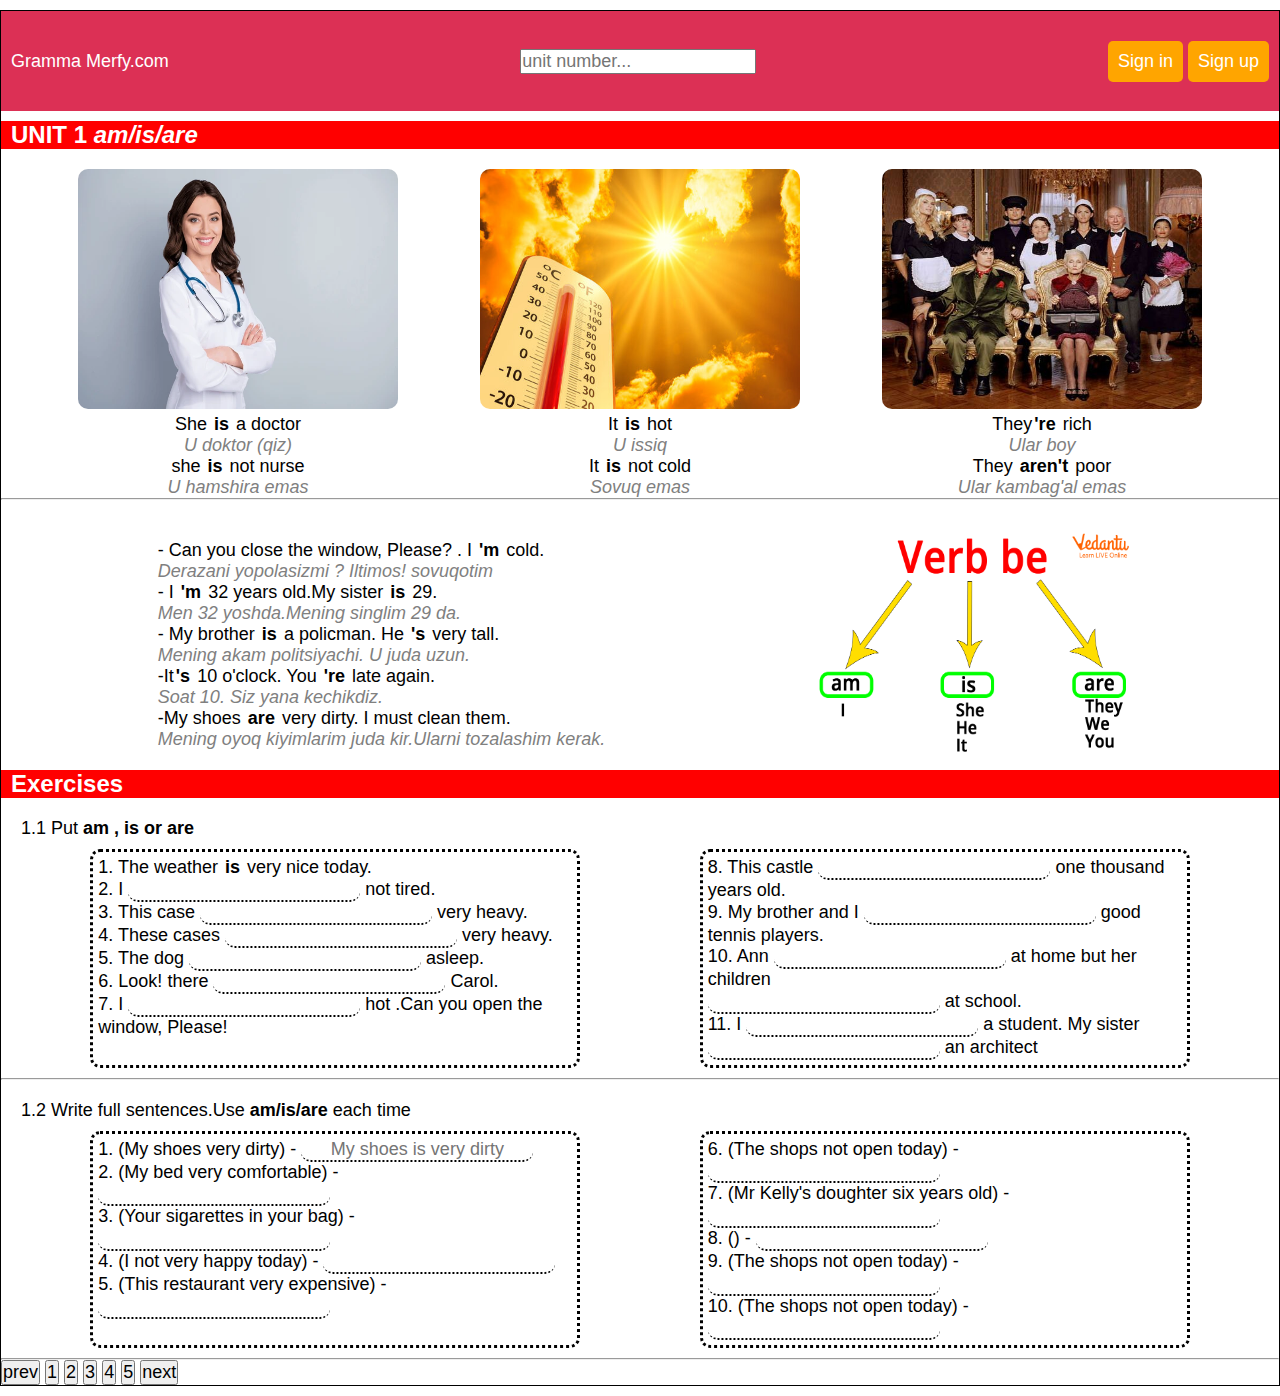
==== merfy.html @ 0d363eea "js" ====
<!DOCTYPE html>
<html lang="en">
  <head>
    <meta charset="UTF-8" />
    <meta name="viewport" content="width=device-width, initial-scale=1.0" />
    <title>Units</title>
    <link rel="stylesheet" href="./css/style.css" />
  </head>
  <body>
    <div class="container">
      <header>
        <div class="logo">Gramma Merfy.com</div>
        <input type="text" id="unitSearch" placeholder="unit number..." />
        <div class="sgn-btn">
          <button>Sign in</button>
          <button>Sign up</button>
        </div>
      </header>

      <!-- Container unit1 -->
      <div class="container-unit" id="unit1">
        <!-- Your content for unit 1 here -->
        <span class="forsearch">1</span>
        <h1 id="unitH1">UNIT 1 <span id="theme">am/is/are</span></h1>

        <div class="unit">
          <div class="block">
            <img src="../img/doctor.webp" alt="imgdoctor" />
            <p>
              She <span class="col">is</span> a doctor <br />
              <span class="tr">U doktor (qiz)</span> <br />
              she <span class="col">is</span> not nurse <br />
              <span class="tr">U hamshira emas</span> <br />
            </p>
          </div>
          <div class="block">
            <img src="../img/hot.jpg" alt="hotdoctor" />
            <p>
              It <span class="col">is</span> hot <br />
              <span class="tr">U issiq</span> <br />
              It <span class="col">is</span> not cold <br />
              <span class="tr">Sovuq emas</span> <br />
            </p>
          </div>
          <div class="block">
            <img src="../img/theyRich.jpg" alt="richdoctor" />
            <p>
              They<span class="col">'re</span> rich <br />
              <span class="tr">Ular boy</span> <br />
              They <span class="col">aren't</span> poor <br />
              <span class="tr">Ular kambag'al emas</span> <br />
            </p>
          </div>
        </div>
        <hr />
        <div class="tobe-form">
          <div class="exml">
            <p>
              - Can you close the window, Please? . I
              <span class="col">'m</span> cold. <br />
              <span class="tr">Derazani yopolasizmi ? Iltimos! sovuqotim</span>
              <br />
              - I <span class="col">'m</span> 32 years old.My sister
              <span class="col">is</span> 29. <br />
              <span class="tr">Men 32 yoshda.Mening singlim 29 da.</span>
              <br />
              - My brother<span class="col"> is </span> a policman. He
              <span class="col">'s</span>
              very tall. <br />
              <span class="tr">Mening akam politsiyachi. U juda uzun.</span>
              <br />
              -It<span class="col">'s </span> 10 o'clock. You
              <span class="col">'re</span> late again. <br />
              <span class="tr">Soat 10. Siz yana kechikdiz.</span>
              <br />
              -My shoes <span class="col">are </span> very dirty. I must clean
              them. <br />
              <span class="tr"
                >Mening oyoq kiyimlarim juda kir.Ularni tozalashim kerak.</span
              >
              <br />
            </p>
          </div>
          <img class="tobeimg" src="../img/tobe.png" alt="tobeimg" />
        </div>
        <h1 id="unitH1">Exercises</h1>
        <h3>1.1 Put <span class="col2">am , is or are</span></h3>
        <div class="exs-container">
          <div class="boxecer">
            <p>
              1. The weather <span class="col">is</span> very nice today. <br />
              2. I <input type="text" class="ans" id="ans1" /> not tired. <br />
              3. This case <input type="text" class="ans" id="ans2" /> very
              heavy.
              <br />
              4. These cases <input type="text" class="ans" id="ans3" /> very
              heavy. <br />
              5. The dog <input type="text" class="ans" id="ans4" /> asleep.
              <br />
              6. Look! there <input type="text" class="ans" id="ans5" /> Carol.
              <br />
              7. I <input type="text" class="ans" id="ans6" /> hot .Can you open
              the window, Please!
              <br />
            </p>
          </div>
          <div class="boxecer">
            <p>
              8. This castle <input type="text" class="ans" id="ans7" /> one
              thousand years old. <br />
              9. My brother and I
              <input type="text" class="ans" id="ans8" /> good tennis players.
              <br />
              10. Ann <input type="text" class="ans" id="ans9" /> at home but
              her children
              <br />
              <input type="text" class="ans" id="ans10" /> at school. <br />
              11. I <input type="text" class="ans" id="ans11" /> a student. My
              sister <br />
              <input type="text" class="ans" id="ans12" /> an architect <br />
            </p>
          </div>
        </div>
        <hr />
        <!--1.2 exer-->
        <h3>
          1.2 Write full sentences.Use <span class="col2">am/is/are</span> each
          time
        </h3>
        <div class="exs-container">
          <div class="boxecer">
            <p>
              1. (My shoes very dirty) -
              <input
                type="text"
                class="ans"
                id="ans13"
                placeholder="My shoes is very dirty"
              />
              <br />
              2. (My bed very comfortable) -
              <input type="text" class="ans" id="ans14" placeholder="" />
              <br />
              3. (Your sigarettes in your bag) -
              <input type="text" class="ans" id="ans15" placeholder="" />
              <br />
              4. (I not very happy today) -
              <input type="text" class="ans" id="ans16" placeholder="" />
              <br />
              5. (This restaurant very expensive) -
              <input type="text" class="ans" id="ans17" placeholder="" />
              <br />
            </p>
          </div>
          <div class="boxecer">
            <p>
              6. (The shops not open today) -
              <input type="text" class="ans" id="ans18" placeholder="" />
              <br />
              7. (Mr Kelly's doughter six years old) -
              <input type="text" class="ans" id="ans19" placeholder="" />
              <br />
              8. () -
              <input type="text" class="ans" id="ans20" placeholder="" />
              <br />
              9. (The shops not open today) -
              <input type="text" class="ans" id="ans21" placeholder="" />
              <br />
              10. (The shops not open today) -
              <input type="text" class="ans" id="ans22" placeholder="" />
              <br />
            </p>
          </div>
        </div>
        <hr />

        <!--unit1 container-->
      </div>

      <!-- Container unit2 -->
      <div class="container-unit" id="unit2">
        <!-- Your content for unit 2 here -->
        <span class="forsearch">2</span>
        <h1 id="unitH1">UNIT 2 <span id="theme">am/is/are</span></h1>
        <div class="unit">
          <div class="block">
            <img src="../img/doctor.webp" alt="imgdoctor" />
            <p>
              She <span class="col">is</span> a doctor <br />
              <span class="tr">U doktor (qiz)</span> <br />
              she <span class="col">is</span> not nurse <br />
              <span class="tr">U hamshira emas</span> <br />
            </p>
          </div>
          <div class="block">
            <img src="../img/hot.jpg" alt="hotdoctor" />
            <p>
              It <span class="col">is</span> hot <br />
              <span class="tr">U issiq</span> <br />
              It <span class="col">is</span> not cold <br />
              <span class="tr">Sovuq emas</span> <br />
            </p>
          </div>
          <div class="block">
            <img src="../img/theyRich.jpg" alt="richdoctor" />
            <p>
              They<span class="col">'re</span> rich <br />
              <span class="tr">Ular boy</span> <br />
              They <span class="col">aren't</span> poor <br />
              <span class="tr">Ular kambag'al emas</span> <br />
            </p>
          </div>
        </div>
        <hr />
        <div class="tobe-form">
          <div class="exml">
            <p>
              - Can you close the window, Please? . I
              <span class="col">'m</span> cold. <br />
              <span class="tr">Derazani yopolasizmi ? Iltimos! sovuqotim</span>
              <br />
              - I <span class="col">'m</span> 32 years old.My sister
              <span class="col">is</span> 29. <br />
              <span class="tr">Men 32 yoshda.Mening singlim 29 da.</span>
              <br />
              - My brother<span class="col"> is </span> a policman. He
              <span class="col">'s</span>
              very tall. <br />
              <span class="tr">Mening akam politsiyachi. U juda uzun.</span>
              <br />
              -It<span class="col">'s </span> 10 o'clock. You
              <span class="col">'re</span> late again. <br />
              <span class="tr">Soat 10. Siz yana kechikdiz.</span>
              <br />
              -My shoes <span class="col">are </span> very dirty. I must clean
              them. <br />
              <span class="tr"
                >Mening oyoq kiyimlarim juda kir.Ularni tozalashim kerak.</span
              >
              <br />
            </p>
          </div>
          <img class="tobeimg" src="../img/tobe.png" alt="tobeimg" />
        </div>
        <h1 id="unitH1">Exercises</h1>
        <h3>1.1 Put <span class="col2">am , is or are</span></h3>
        <div class="exs-container">
          <div class="boxecer">
            <p>
              1. The weather <span class="col">is</span> very nice today. <br />
              2. I <input type="text" class="ans" id="ans1" /> not tired. <br />
              3. This case <input type="text" class="ans" id="ans2" /> very
              heavy.
              <br />
              4. These cases <input type="text" class="ans" id="ans3" /> very
              heavy. <br />
              5. The dog <input type="text" class="ans" id="ans4" /> asleep.
              <br />
              6. Look! there <input type="text" class="ans" id="ans5" /> Carol.
              <br />
              7. I <input type="text" class="ans" id="ans6" /> hot .Can you open
              the window, Please!
              <br />
            </p>
          </div>
          <div class="boxecer">
            <p>
              8. This castle <input type="text" class="ans" id="ans7" /> one
              thousand years old. <br />
              9. My brother and I
              <input type="text" class="ans" id="ans8" /> good tennis players.
              <br />
              10. Ann <input type="text" class="ans" id="ans9" /> at home but
              her children
              <br />
              <input type="text" class="ans" id="ans10" /> at school. <br />
              11. I <input type="text" class="ans" id="ans11" /> a student. My
              sister <br />
              <input type="text" class="ans" id="ans12" /> an architect <br />
            </p>
          </div>
        </div>
        <hr />
        <!--1.2 exer-->
        <h3>
          1.2 Write full sentences.Use <span class="col2">am/is/are</span> each
          time
        </h3>
        <div class="exs-container">
          <div class="boxecer">
            <p>
              1. (My shoes very dirty) -
              <input
                type="text"
                class="ans"
                id="ans13"
                placeholder="My shoes is very dirty"
              />
              <br />
              2. (My bed very comfortable) -
              <input type="text" class="ans" id="ans14" placeholder="" />
              <br />
              3. (Your sigarettes in your bag) -
              <input type="text" class="ans" id="ans15" placeholder="" />
              <br />
              4. (I not very happy today) -
              <input type="text" class="ans" id="ans16" placeholder="" />
              <br />
              5. (This restaurant very expensive) -
              <input type="text" class="ans" id="ans17" placeholder="" />
              <br />
            </p>
          </div>
          <div class="boxecer">
            <p>
              6. (The shops not open today) -
              <input type="text" class="ans" id="ans18" placeholder="" />
              <br />
              7. (Mr Kelly's doughter six years old) -
              <input type="text" class="ans" id="ans19" placeholder="" />
              <br />
              8. () -
              <input type="text" class="ans" id="ans20" placeholder="" />
              <br />
              9. (The shops not open today) -
              <input type="text" class="ans" id="ans21" placeholder="" />
              <br />
              10. (The shops not open today) -
              <input type="text" class="ans" id="ans22" placeholder="" />
              <br />
            </p>
          </div>
        </div>
        <hr />
      </div>

      <!-- Container unit3 -->
      <div class="container-unit" id="unit3">
        <!-- Your content for unit 3 here -->
        <span class="forsearch">3</span>
        <h1 id="unitH1">UNIT 3 <span id="theme">am/is/are</span></h1>

        <div class="unit">
          <div class="block">
            <img src="../img/doctor.webp" alt="imgdoctor" />
            <p>
              She <span class="col">is</span> a doctor <br />
              <span class="tr">U doktor (qiz)</span> <br />
              she <span class="col">is</span> not nurse <br />
              <span class="tr">U hamshira emas</span> <br />
            </p>
          </div>
          <div class="block">
            <img src="../img/hot.jpg" alt="hotdoctor" />
            <p>
              It <span class="col">is</span> hot <br />
              <span class="tr">U issiq</span> <br />
              It <span class="col">is</span> not cold <br />
              <span class="tr">Sovuq emas</span> <br />
            </p>
          </div>
          <div class="block">
            <img src="../img/theyRich.jpg" alt="richdoctor" />
            <p>
              They<span class="col">'re</span> rich <br />
              <span class="tr">Ular boy</span> <br />
              They <span class="col">aren't</span> poor <br />
              <span class="tr">Ular kambag'al emas</span> <br />
            </p>
          </div>
        </div>
        <hr />
        <div class="tobe-form">
          <div class="exml">
            <p>
              - Can you close the window, Please? . I
              <span class="col">'m</span> cold. <br />
              <span class="tr">Derazani yopolasizmi ? Iltimos! sovuqotim</span>
              <br />
              - I <span class="col">'m</span> 32 years old.My sister
              <span class="col">is</span> 29. <br />
              <span class="tr">Men 32 yoshda.Mening singlim 29 da.</span>
              <br />
              - My brother<span class="col"> is </span> a policman. He
              <span class="col">'s</span>
              very tall. <br />
              <span class="tr">Mening akam politsiyachi. U juda uzun.</span>
              <br />
              -It<span class="col">'s </span> 10 o'clock. You
              <span class="col">'re</span> late again. <br />
              <span class="tr">Soat 10. Siz yana kechikdiz.</span>
              <br />
              -My shoes <span class="col">are </span> very dirty. I must clean
              them. <br />
              <span class="tr"
                >Mening oyoq kiyimlarim juda kir.Ularni tozalashim kerak.</span
              >
              <br />
            </p>
          </div>
          <img class="tobeimg" src="../img/tobe.png" alt="tobeimg" />
        </div>
        <h1 id="unitH1">Exercises</h1>
        <h3>1.1 Put <span class="col2">am , is or are</span></h3>
        <div class="exs-container">
          <div class="boxecer">
            <p>
              1. The weather <span class="col">is</span> very nice today. <br />
              2. I <input type="text" class="ans" id="ans1" /> not tired. <br />
              3. This case <input type="text" class="ans" id="ans2" /> very
              heavy.
              <br />
              4. These cases <input type="text" class="ans" id="ans3" /> very
              heavy. <br />
              5. The dog <input type="text" class="ans" id="ans4" /> asleep.
              <br />
              6. Look! there <input type="text" class="ans" id="ans5" /> Carol.
              <br />
              7. I <input type="text" class="ans" id="ans6" /> hot .Can you open
              the window, Please!
              <br />
            </p>
          </div>
          <div class="boxecer">
            <p>
              8. This castle <input type="text" class="ans" id="ans7" /> one
              thousand years old. <br />
              9. My brother and I
              <input type="text" class="ans" id="ans8" /> good tennis players.
              <br />
              10. Ann <input type="text" class="ans" id="ans9" /> at home but
              her children
              <br />
              <input type="text" class="ans" id="ans10" /> at school. <br />
              11. I <input type="text" class="ans" id="ans11" /> a student. My
              sister <br />
              <input type="text" class="ans" id="ans12" /> an architect <br />
            </p>
          </div>
        </div>
        <hr />
        <!--1.2 exer-->
        <h3>
          1.2 Write full sentences.Use <span class="col2">am/is/are</span> each
          time
        </h3>
        <div class="exs-container">
          <div class="boxecer">
            <p>
              1. (My shoes very dirty) -
              <input
                type="text"
                class="ans"
                id="ans13"
                placeholder="My shoes is very dirty"
              />
              <br />
              2. (My bed very comfortable) -
              <input type="text" class="ans" id="ans14" placeholder="" />
              <br />
              3. (Your sigarettes in your bag) -
              <input type="text" class="ans" id="ans15" placeholder="" />
              <br />
              4. (I not very happy today) -
              <input type="text" class="ans" id="ans16" placeholder="" />
              <br />
              5. (This restaurant very expensive) -
              <input type="text" class="ans" id="ans17" placeholder="" />
              <br />
            </p>
          </div>
          <div class="boxecer">
            <p>
              6. (The shops not open today) -
              <input type="text" class="ans" id="ans18" placeholder="" />
              <br />
              7. (Mr Kelly's doughter six years old) -
              <input type="text" class="ans" id="ans19" placeholder="" />
              <br />
              8. () -
              <input type="text" class="ans" id="ans20" placeholder="" />
              <br />
              9. (The shops not open today) -
              <input type="text" class="ans" id="ans21" placeholder="" />
              <br />
              10. (The shops not open today) -
              <input type="text" class="ans" id="ans22" placeholder="" />
              <br />
            </p>
          </div>
        </div>
        <hr />
      </div>

      <!-- Container unit4 -->
      <div class="container-unit" id="unit4">
        <!-- Your content for unit 4 here -->
        <span class="forsearch">4</span>
        <h1 id="unitH1">UNIT 4 <span id="theme">am/is/are</span></h1>

        <div class="unit">
          <div class="block">
            <img src="../img/doctor.webp" alt="imgdoctor" />
            <p>
              She <span class="col">is</span> a doctor <br />
              <span class="tr">U doktor (qiz)</span> <br />
              she <span class="col">is</span> not nurse <br />
              <span class="tr">U hamshira emas</span> <br />
            </p>
          </div>
          <div class="block">
            <img src="../img/hot.jpg" alt="hotdoctor" />
            <p>
              It <span class="col">is</span> hot <br />
              <span class="tr">U issiq</span> <br />
              It <span class="col">is</span> not cold <br />
              <span class="tr">Sovuq emas</span> <br />
            </p>
          </div>
          <div class="block">
            <img src="../img/theyRich.jpg" alt="richdoctor" />
            <p>
              They<span class="col">'re</span> rich <br />
              <span class="tr">Ular boy</span> <br />
              They <span class="col">aren't</span> poor <br />
              <span class="tr">Ular kambag'al emas</span> <br />
            </p>
          </div>
        </div>
        <hr />
        <div class="tobe-form">
          <div class="exml">
            <p>
              - Can you close the window, Please? . I
              <span class="col">'m</span> cold. <br />
              <span class="tr">Derazani yopolasizmi ? Iltimos! sovuqotim</span>
              <br />
              - I <span class="col">'m</span> 32 years old.My sister
              <span class="col">is</span> 29. <br />
              <span class="tr">Men 32 yoshda.Mening singlim 29 da.</span>
              <br />
              - My brother<span class="col"> is </span> a policman. He
              <span class="col">'s</span>
              very tall. <br />
              <span class="tr">Mening akam politsiyachi. U juda uzun.</span>
              <br />
              -It<span class="col">'s </span> 10 o'clock. You
              <span class="col">'re</span> late again. <br />
              <span class="tr">Soat 10. Siz yana kechikdiz.</span>
              <br />
              -My shoes <span class="col">are </span> very dirty. I must clean
              them. <br />
              <span class="tr"
                >Mening oyoq kiyimlarim juda kir.Ularni tozalashim kerak.</span
              >
              <br />
            </p>
          </div>
          <img class="tobeimg" src="../img/tobe.png" alt="tobeimg" />
        </div>
        <h1 id="unitH1">Exercises</h1>
        <h3>1.1 Put <span class="col2">am , is or are</span></h3>
        <div class="exs-container">
          <div class="boxecer">
            <p>
              1. The weather <span class="col">is</span> very nice today. <br />
              2. I <input type="text" class="ans" id="ans1" /> not tired. <br />
              3. This case <input type="text" class="ans" id="ans2" /> very
              heavy.
              <br />
              4. These cases <input type="text" class="ans" id="ans3" /> very
              heavy. <br />
              5. The dog <input type="text" class="ans" id="ans4" /> asleep.
              <br />
              6. Look! there <input type="text" class="ans" id="ans5" /> Carol.
              <br />
              7. I <input type="text" class="ans" id="ans6" /> hot .Can you open
              the window, Please!
              <br />
            </p>
          </div>
          <div class="boxecer">
            <p>
              8. This castle <input type="text" class="ans" id="ans7" /> one
              thousand years old. <br />
              9. My brother and I
              <input type="text" class="ans" id="ans8" /> good tennis players.
              <br />
              10. Ann <input type="text" class="ans" id="ans9" /> at home but
              her children
              <br />
              <input type="text" class="ans" id="ans10" /> at school. <br />
              11. I <input type="text" class="ans" id="ans11" /> a student. My
              sister <br />
              <input type="text" class="ans" id="ans12" /> an architect <br />
            </p>
          </div>
        </div>
        <hr />
        <!--1.2 exer-->
        <h3>
          1.2 Write full sentences.Use <span class="col2">am/is/are</span> each
          time
        </h3>
        <div class="exs-container">
          <div class="boxecer">
            <p>
              1. (My shoes very dirty) -
              <input
                type="text"
                class="ans"
                id="ans13"
                placeholder="My shoes is very dirty"
              />
              <br />
              2. (My bed very comfortable) -
              <input type="text" class="ans" id="ans14" placeholder="" />
              <br />
              3. (Your sigarettes in your bag) -
              <input type="text" class="ans" id="ans15" placeholder="" />
              <br />
              4. (I not very happy today) -
              <input type="text" class="ans" id="ans16" placeholder="" />
              <br />
              5. (This restaurant very expensive) -
              <input type="text" class="ans" id="ans17" placeholder="" />
              <br />
            </p>
          </div>
          <div class="boxecer">
            <p>
              6. (The shops not open today) -
              <input type="text" class="ans" id="ans18" placeholder="" />
              <br />
              7. (Mr Kelly's doughter six years old) -
              <input type="text" class="ans" id="ans19" placeholder="" />
              <br />
              8. () -
              <input type="text" class="ans" id="ans20" placeholder="" />
              <br />
              9. (The shops not open today) -
              <input type="text" class="ans" id="ans21" placeholder="" />
              <br />
              10. (The shops not open today) -
              <input type="text" class="ans" id="ans22" placeholder="" />
              <br />
            </p>
          </div>
        </div>
        <hr />
      </div>

      <!-- Container unit5 -->
      <div class="container-unit" id="unit5">
        <!-- Your content for unit 5 here -->
        <span class="forsearch">5</span>
        <h1 id="unitH1">UNIT 5 <span id="theme">am/is/are</span></h1>

        <div class="unit">
          <div class="block">
            <img src="../img/doctor.webp" alt="imgdoctor" />
            <p>
              She <span class="col">is</span> a doctor <br />
              <span class="tr">U doktor (qiz)</span> <br />
              she <span class="col">is</span> not nurse <br />
              <span class="tr">U hamshira emas</span> <br />
            </p>
          </div>
          <div class="block">
            <img src="../img/hot.jpg" alt="hotdoctor" />
            <p>
              It <span class="col">is</span> hot <br />
              <span class="tr">U issiq</span> <br />
              It <span class="col">is</span> not cold <br />
              <span class="tr">Sovuq emas</span> <br />
            </p>
          </div>
          <div class="block">
            <img src="../img/theyRich.jpg" alt="richdoctor" />
            <p>
              They<span class="col">'re</span> rich <br />
              <span class="tr">Ular boy</span> <br />
              They <span class="col">aren't</span> poor <br />
              <span class="tr">Ular kambag'al emas</span> <br />
            </p>
          </div>
        </div>
        <hr />
        <div class="tobe-form">
          <div class="exml">
            <p>
              - Can you close the window, Please? . I
              <span class="col">'m</span> cold. <br />
              <span class="tr">Derazani yopolasizmi ? Iltimos! sovuqotim</span>
              <br />
              - I <span class="col">'m</span> 32 years old.My sister
              <span class="col">is</span> 29. <br />
              <span class="tr">Men 32 yoshda.Mening singlim 29 da.</span>
              <br />
              - My brother<span class="col"> is </span> a policman. He
              <span class="col">'s</span>
              very tall. <br />
              <span class="tr">Mening akam politsiyachi. U juda uzun.</span>
              <br />
              -It<span class="col">'s </span> 10 o'clock. You
              <span class="col">'re</span> late again. <br />
              <span class="tr">Soat 10. Siz yana kechikdiz.</span>
              <br />
              -My shoes <span class="col">are </span> very dirty. I must clean
              them. <br />
              <span class="tr"
                >Mening oyoq kiyimlarim juda kir.Ularni tozalashim kerak.</span
              >
              <br />
            </p>
          </div>
          <img class="tobeimg" src="../img/tobe.png" alt="tobeimg" />
        </div>
        <h1 id="unitH1">Exercises</h1>
        <h3>1.1 Put <span class="col2">am , is or are</span></h3>
        <div class="exs-container">
          <div class="boxecer">
            <p>
              1. The weather <span class="col">is</span> very nice today. <br />
              2. I <input type="text" class="ans" id="ans1" /> not tired. <br />
              3. This case <input type="text" class="ans" id="ans2" /> very
              heavy.
              <br />
              4. These cases <input type="text" class="ans" id="ans3" /> very
              heavy. <br />
              5. The dog <input type="text" class="ans" id="ans4" /> asleep.
              <br />
              6. Look! there <input type="text" class="ans" id="ans5" /> Carol.
              <br />
              7. I <input type="text" class="ans" id="ans6" /> hot .Can you open
              the window, Please!
              <br />
            </p>
          </div>
          <div class="boxecer">
            <p>
              8. This castle <input type="text" class="ans" id="ans7" /> one
              thousand years old. <br />
              9. My brother and I
              <input type="text" class="ans" id="ans8" /> good tennis players.
              <br />
              10. Ann <input type="text" class="ans" id="ans9" /> at home but
              her children
              <br />
              <input type="text" class="ans" id="ans10" /> at school. <br />
              11. I <input type="text" class="ans" id="ans11" /> a student. My
              sister <br />
              <input type="text" class="ans" id="ans12" /> an architect <br />
            </p>
          </div>
        </div>
        <hr />
        <!--1.2 exer-->
        <h3>
          1.2 Write full sentences.Use <span class="col2">am/is/are</span> each
          time
        </h3>
        <div class="exs-container">
          <div class="boxecer">
            <p>
              1. (My shoes very dirty) -
              <input
                type="text"
                class="ans"
                id="ans13"
                placeholder="My shoes is very dirty"
              />
              <br />
              2. (My bed very comfortable) -
              <input type="text" class="ans" id="ans14" placeholder="" />
              <br />
              3. (Your sigarettes in your bag) -
              <input type="text" class="ans" id="ans15" placeholder="" />
              <br />
              4. (I not very happy today) -
              <input type="text" class="ans" id="ans16" placeholder="" />
              <br />
              5. (This restaurant very expensive) -
              <input type="text" class="ans" id="ans17" placeholder="" />
              <br />
            </p>
          </div>
          <div class="boxecer">
            <p>
              6. (The shops not open today) -
              <input type="text" class="ans" id="ans18" placeholder="" />
              <br />
              7. (Mr Kelly's doughter six years old) -
              <input type="text" class="ans" id="ans19" placeholder="" />
              <br />
              8. () -
              <input type="text" class="ans" id="ans20" placeholder="" />
              <br />
              9. (The shops not open today) -
              <input type="text" class="ans" id="ans21" placeholder="" />
              <br />
              10. (The shops not open today) -
              <input type="text" class="ans" id="ans22" placeholder="" />
              <br />
            </p>
          </div>
        </div>
        <hr />
      </div>

      <!-- Prev/Next buttons -->
      <div class="next-prev">
        <button onclick="showPrevUnit()">prev</button>
        <button onclick="showSpecificUnit(1)">1</button>
        <button onclick="showSpecificUnit(2)">2</button>
        <button onclick="showSpecificUnit(3)">3</button>
        <button onclick="showSpecificUnit(4)">4</button>
        <button onclick="showSpecificUnit(5)">5</button>
        <button onclick="showNextUnit()">next</button>
      </div>
      <!--javobi-->
      <div class="answers">
        <!--1.1-->
        <span id="ans1">am</span>
        <span id="ans2">is</span>
        <span id="ans3">are</span>
        <span id="ans4">is</span>
        <span id="ans5">is </span>
        <span id="ans6">am</span>
        <span id="ans7">is</span>
        <span id="ans8">am</span>
        <span id="ans9">is</span>
        <span id="ans10">are</span>
        <span id="ans11">am</span>
        <span id="ans12">is</span>
        <!--1.2-->
        <span id="ans13">My shoes is very dirty</span>
        <span id="ans14">My bed is very comfortable</span>
        <span id="ans15">Your sigarettes are in your bag</span>
        <span id="ans16">I am not very happy today</span>
        <span id="ans17">This restaurant is very expensive</span>
        <span id="ans18">The shops are not open today</span>
        <span id="ans19">Mr Kelly's doughter is six years old</span>
        <span id="ans20">The shops are not open today</span>
      </div>
      <!--container close -->
    </div>

    <script src="./main.js"></script>
  </body>
</html>
---- css/style.css ----
* {
  margin: 0;
  padding: 0;
  box-sizing: border-box;
  font-family: Arial, Helvetica, sans-serif;
  font-size: 18px;
}
.answers {
  display: none;
}
.container {
  position: relative;
  max-width: 1440px;
  margin: 10px auto;
  border: 1px solid black;
}
.container-unit {
  display: none;
}
header {
  display: flex;
  justify-content: space-between;
  padding: 10px;
  background: rgb(220, 48, 85);
  color: white;
  height: 100px;
  align-items: center;
}
.sgn-btn button {
  padding: 10px;
  border-radius: 5px;
  background: orange;
  border: none;
  color: white;

  cursor: pointer;
}
.sgn-btn button:hover {
  background: rgb(221, 170, 77);
}

#unitH1 {
  margin-top: 10px;
  width: 100%;
  background: red;
  color: white;
}
#theme {
  font-style: italic;
  font-size: 24px;
  font-weight: bold;
}
.unit {
  display: flex;
  flex-wrap: wrap;
  justify-content: space-evenly;
  margin-top: 20px;
  gap: 5px;
}
.block img {
  width: 320px;
  height: 240px;
  border-radius: 10px;
}
.block {
  display: flex;
  flex-direction: column;
  align-items: center;
  justify-content: center;
  gap: 5px;
  text-align: center;
}
.block p {
  font-size: 18px;
}
.col {
  color: black;
  font-weight: bold;
  padding: 2px;
  border-radius: 50%;
}
.col2 {
  font-weight: 700;
}
.tr {
  font-weight: 100;
  font-style: italic;
  color: grey;
}

#unitH1 {
  padding-left: 10px;
  font-size: 24px;
}
h3 {
  padding-left: 20px;
  padding-top: 20px;
  font-weight: 300;
}
.tobe-form {
  padding-top: 30px;
  display: flex;
  justify-content: space-evenly;
  gap: 50px;
  flex-wrap: wrap;
}
.exml {
  padding: 10px;
}
.tobeimg {
  width: 320px;
}

/*container exercise*/

.exs-container {
  display: flex;
  gap: 40px;
  padding: 10px;
  justify-content: space-evenly;
  flex-wrap: wrap;
}

.boxecer {
  border-radius: 10px;
  padding: 5px;
  max-width: 490px;
  border: 3px dotted black;
}

.boxecer p {
  line-height: 1.2;
}
.boxecer input {
  text-align: center;
  border: none;
  outline: none;
  overflow: hidden;
  border-radius: 10px;
  transition: all 0.5s;
  width: auto;
  border-bottom: 2px dotted black;
}
.forsearch {
  display: none;
}
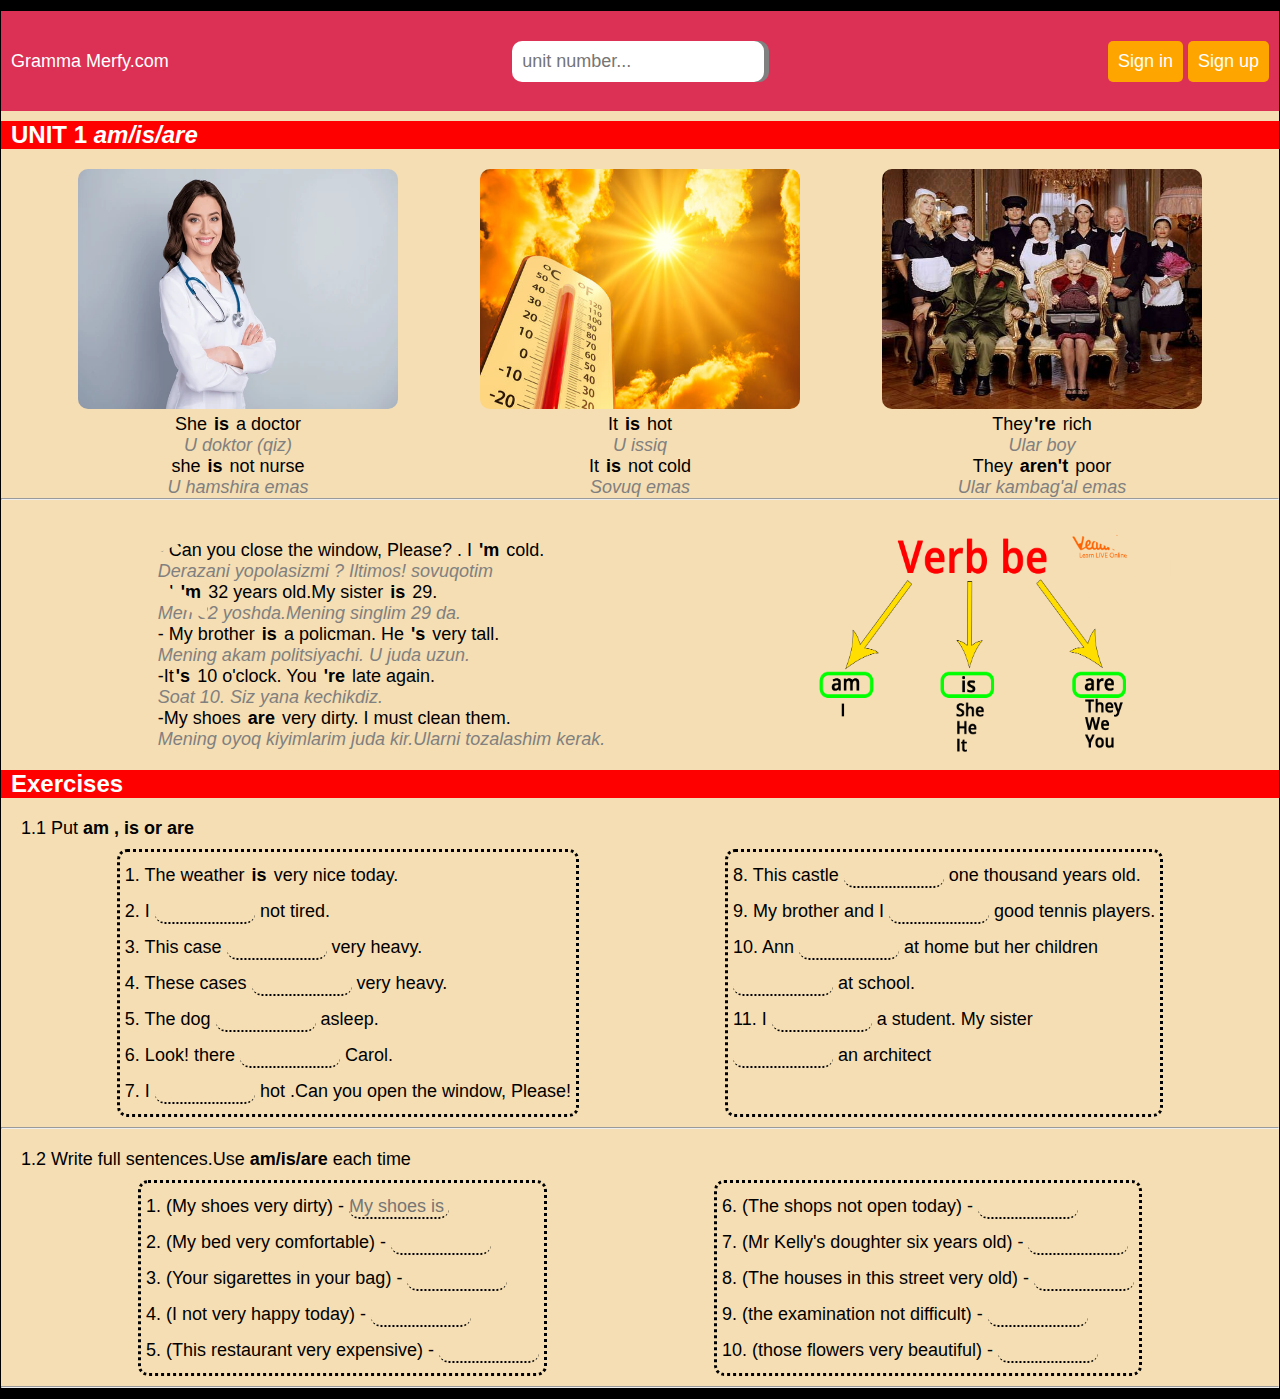
==== commit 1142d574: "enything" ====
--- a/merfy.html
+++ b/merfy.html
@@ -160,13 +160,13 @@
               7. (Mr Kelly's doughter six years old) -
               <input type="text" class="ans" id="ans19" placeholder="" />
               <br />
-              8. () -
+              8. (The houses in this street very old) -
               <input type="text" class="ans" id="ans20" placeholder="" />
               <br />
-              9. (The shops not open today) -
+              9. (the examination not difficult) -
               <input type="text" class="ans" id="ans21" placeholder="" />
               <br />
-              10. (The shops not open today) -
+              10. (those flowers very beautiful) -
               <input type="text" class="ans" id="ans22" placeholder="" />
               <br />
             </p>
@@ -244,93 +244,14 @@
         </div>
         <h1 id="unitH1">Exercises</h1>
         <h3>1.1 Put <span class="col2">am , is or are</span></h3>
-        <div class="exs-container">
-          <div class="boxecer">
-            <p>
-              1. The weather <span class="col">is</span> very nice today. <br />
-              2. I <input type="text" class="ans" id="ans1" /> not tired. <br />
-              3. This case <input type="text" class="ans" id="ans2" /> very
-              heavy.
-              <br />
-              4. These cases <input type="text" class="ans" id="ans3" /> very
-              heavy. <br />
-              5. The dog <input type="text" class="ans" id="ans4" /> asleep.
-              <br />
-              6. Look! there <input type="text" class="ans" id="ans5" /> Carol.
-              <br />
-              7. I <input type="text" class="ans" id="ans6" /> hot .Can you open
-              the window, Please!
-              <br />
-            </p>
-          </div>
-          <div class="boxecer">
-            <p>
-              8. This castle <input type="text" class="ans" id="ans7" /> one
-              thousand years old. <br />
-              9. My brother and I
-              <input type="text" class="ans" id="ans8" /> good tennis players.
-              <br />
-              10. Ann <input type="text" class="ans" id="ans9" /> at home but
-              her children
-              <br />
-              <input type="text" class="ans" id="ans10" /> at school. <br />
-              11. I <input type="text" class="ans" id="ans11" /> a student. My
-              sister <br />
-              <input type="text" class="ans" id="ans12" /> an architect <br />
-            </p>
-          </div>
-        </div>
+        <div class="exs-container"></div>
         <hr />
         <!--1.2 exer-->
         <h3>
           1.2 Write full sentences.Use <span class="col2">am/is/are</span> each
           time
         </h3>
-        <div class="exs-container">
-          <div class="boxecer">
-            <p>
-              1. (My shoes very dirty) -
-              <input
-                type="text"
-                class="ans"
-                id="ans13"
-                placeholder="My shoes is very dirty"
-              />
-              <br />
-              2. (My bed very comfortable) -
-              <input type="text" class="ans" id="ans14" placeholder="" />
-              <br />
-              3. (Your sigarettes in your bag) -
-              <input type="text" class="ans" id="ans15" placeholder="" />
-              <br />
-              4. (I not very happy today) -
-              <input type="text" class="ans" id="ans16" placeholder="" />
-              <br />
-              5. (This restaurant very expensive) -
-              <input type="text" class="ans" id="ans17" placeholder="" />
-              <br />
-            </p>
-          </div>
-          <div class="boxecer">
-            <p>
-              6. (The shops not open today) -
-              <input type="text" class="ans" id="ans18" placeholder="" />
-              <br />
-              7. (Mr Kelly's doughter six years old) -
-              <input type="text" class="ans" id="ans19" placeholder="" />
-              <br />
-              8. () -
-              <input type="text" class="ans" id="ans20" placeholder="" />
-              <br />
-              9. (The shops not open today) -
-              <input type="text" class="ans" id="ans21" placeholder="" />
-              <br />
-              10. (The shops not open today) -
-              <input type="text" class="ans" id="ans22" placeholder="" />
-              <br />
-            </p>
-          </div>
-        </div>
+        <div class="exs-container"></div>
         <hr />
       </div>
 
@@ -402,93 +323,14 @@
         </div>
         <h1 id="unitH1">Exercises</h1>
         <h3>1.1 Put <span class="col2">am , is or are</span></h3>
-        <div class="exs-container">
-          <div class="boxecer">
-            <p>
-              1. The weather <span class="col">is</span> very nice today. <br />
-              2. I <input type="text" class="ans" id="ans1" /> not tired. <br />
-              3. This case <input type="text" class="ans" id="ans2" /> very
-              heavy.
-              <br />
-              4. These cases <input type="text" class="ans" id="ans3" /> very
-              heavy. <br />
-              5. The dog <input type="text" class="ans" id="ans4" /> asleep.
-              <br />
-              6. Look! there <input type="text" class="ans" id="ans5" /> Carol.
-              <br />
-              7. I <input type="text" class="ans" id="ans6" /> hot .Can you open
-              the window, Please!
-              <br />
-            </p>
-          </div>
-          <div class="boxecer">
-            <p>
-              8. This castle <input type="text" class="ans" id="ans7" /> one
-              thousand years old. <br />
-              9. My brother and I
-              <input type="text" class="ans" id="ans8" /> good tennis players.
-              <br />
-              10. Ann <input type="text" class="ans" id="ans9" /> at home but
-              her children
-              <br />
-              <input type="text" class="ans" id="ans10" /> at school. <br />
-              11. I <input type="text" class="ans" id="ans11" /> a student. My
-              sister <br />
-              <input type="text" class="ans" id="ans12" /> an architect <br />
-            </p>
-          </div>
-        </div>
+        <div class="exs-container"></div>
         <hr />
         <!--1.2 exer-->
         <h3>
           1.2 Write full sentences.Use <span class="col2">am/is/are</span> each
           time
         </h3>
-        <div class="exs-container">
-          <div class="boxecer">
-            <p>
-              1. (My shoes very dirty) -
-              <input
-                type="text"
-                class="ans"
-                id="ans13"
-                placeholder="My shoes is very dirty"
-              />
-              <br />
-              2. (My bed very comfortable) -
-              <input type="text" class="ans" id="ans14" placeholder="" />
-              <br />
-              3. (Your sigarettes in your bag) -
-              <input type="text" class="ans" id="ans15" placeholder="" />
-              <br />
-              4. (I not very happy today) -
-              <input type="text" class="ans" id="ans16" placeholder="" />
-              <br />
-              5. (This restaurant very expensive) -
-              <input type="text" class="ans" id="ans17" placeholder="" />
-              <br />
-            </p>
-          </div>
-          <div class="boxecer">
-            <p>
-              6. (The shops not open today) -
-              <input type="text" class="ans" id="ans18" placeholder="" />
-              <br />
-              7. (Mr Kelly's doughter six years old) -
-              <input type="text" class="ans" id="ans19" placeholder="" />
-              <br />
-              8. () -
-              <input type="text" class="ans" id="ans20" placeholder="" />
-              <br />
-              9. (The shops not open today) -
-              <input type="text" class="ans" id="ans21" placeholder="" />
-              <br />
-              10. (The shops not open today) -
-              <input type="text" class="ans" id="ans22" placeholder="" />
-              <br />
-            </p>
-          </div>
-        </div>
+        <div class="exs-container"></div>
         <hr />
       </div>
 
@@ -560,93 +402,14 @@
         </div>
         <h1 id="unitH1">Exercises</h1>
         <h3>1.1 Put <span class="col2">am , is or are</span></h3>
-        <div class="exs-container">
-          <div class="boxecer">
-            <p>
-              1. The weather <span class="col">is</span> very nice today. <br />
-              2. I <input type="text" class="ans" id="ans1" /> not tired. <br />
-              3. This case <input type="text" class="ans" id="ans2" /> very
-              heavy.
-              <br />
-              4. These cases <input type="text" class="ans" id="ans3" /> very
-              heavy. <br />
-              5. The dog <input type="text" class="ans" id="ans4" /> asleep.
-              <br />
-              6. Look! there <input type="text" class="ans" id="ans5" /> Carol.
-              <br />
-              7. I <input type="text" class="ans" id="ans6" /> hot .Can you open
-              the window, Please!
-              <br />
-            </p>
-          </div>
-          <div class="boxecer">
-            <p>
-              8. This castle <input type="text" class="ans" id="ans7" /> one
-              thousand years old. <br />
-              9. My brother and I
-              <input type="text" class="ans" id="ans8" /> good tennis players.
-              <br />
-              10. Ann <input type="text" class="ans" id="ans9" /> at home but
-              her children
-              <br />
-              <input type="text" class="ans" id="ans10" /> at school. <br />
-              11. I <input type="text" class="ans" id="ans11" /> a student. My
-              sister <br />
-              <input type="text" class="ans" id="ans12" /> an architect <br />
-            </p>
-          </div>
-        </div>
+        <div class="exs-container"></div>
         <hr />
         <!--1.2 exer-->
         <h3>
           1.2 Write full sentences.Use <span class="col2">am/is/are</span> each
           time
         </h3>
-        <div class="exs-container">
-          <div class="boxecer">
-            <p>
-              1. (My shoes very dirty) -
-              <input
-                type="text"
-                class="ans"
-                id="ans13"
-                placeholder="My shoes is very dirty"
-              />
-              <br />
-              2. (My bed very comfortable) -
-              <input type="text" class="ans" id="ans14" placeholder="" />
-              <br />
-              3. (Your sigarettes in your bag) -
-              <input type="text" class="ans" id="ans15" placeholder="" />
-              <br />
-              4. (I not very happy today) -
-              <input type="text" class="ans" id="ans16" placeholder="" />
-              <br />
-              5. (This restaurant very expensive) -
-              <input type="text" class="ans" id="ans17" placeholder="" />
-              <br />
-            </p>
-          </div>
-          <div class="boxecer">
-            <p>
-              6. (The shops not open today) -
-              <input type="text" class="ans" id="ans18" placeholder="" />
-              <br />
-              7. (Mr Kelly's doughter six years old) -
-              <input type="text" class="ans" id="ans19" placeholder="" />
-              <br />
-              8. () -
-              <input type="text" class="ans" id="ans20" placeholder="" />
-              <br />
-              9. (The shops not open today) -
-              <input type="text" class="ans" id="ans21" placeholder="" />
-              <br />
-              10. (The shops not open today) -
-              <input type="text" class="ans" id="ans22" placeholder="" />
-              <br />
-            </p>
-          </div>
-        </div>
+        <div class="exs-container"></div>
         <hr />
       </div>
 
@@ -718,106 +481,22 @@
         </div>
         <h1 id="unitH1">Exercises</h1>
         <h3>1.1 Put <span class="col2">am , is or are</span></h3>
-        <div class="exs-container">
-          <div class="boxecer">
-            <p>
-              1. The weather <span class="col">is</span> very nice today. <br />
-              2. I <input type="text" class="ans" id="ans1" /> not tired. <br />
-              3. This case <input type="text" class="ans" id="ans2" /> very
-              heavy.
-              <br />
-              4. These cases <input type="text" class="ans" id="ans3" /> very
-              heavy. <br />
-              5. The dog <input type="text" class="ans" id="ans4" /> asleep.
-              <br />
-              6. Look! there <input type="text" class="ans" id="ans5" /> Carol.
-              <br />
-              7. I <input type="text" class="ans" id="ans6" /> hot .Can you open
-              the window, Please!
-              <br />
-            </p>
-          </div>
-          <div class="boxecer">
-            <p>
-              8. This castle <input type="text" class="ans" id="ans7" /> one
-              thousand years old. <br />
-              9. My brother and I
-              <input type="text" class="ans" id="ans8" /> good tennis players.
-              <br />
-              10. Ann <input type="text" class="ans" id="ans9" /> at home but
-              her children
-              <br />
-              <input type="text" class="ans" id="ans10" /> at school. <br />
-              11. I <input type="text" class="ans" id="ans11" /> a student. My
-              sister <br />
-              <input type="text" class="ans" id="ans12" /> an architect <br />
-            </p>
-          </div>
-        </div>
+        <div class="exs-container"></div>
         <hr />
         <!--1.2 exer-->
         <h3>
           1.2 Write full sentences.Use <span class="col2">am/is/are</span> each
           time
         </h3>
-        <div class="exs-container">
-          <div class="boxecer">
-            <p>
-              1. (My shoes very dirty) -
-              <input
-                type="text"
-                class="ans"
-                id="ans13"
-                placeholder="My shoes is very dirty"
-              />
-              <br />
-              2. (My bed very comfortable) -
-              <input type="text" class="ans" id="ans14" placeholder="" />
-              <br />
-              3. (Your sigarettes in your bag) -
-              <input type="text" class="ans" id="ans15" placeholder="" />
-              <br />
-              4. (I not very happy today) -
-              <input type="text" class="ans" id="ans16" placeholder="" />
-              <br />
-              5. (This restaurant very expensive) -
-              <input type="text" class="ans" id="ans17" placeholder="" />
-              <br />
-            </p>
-          </div>
-          <div class="boxecer">
-            <p>
-              6. (The shops not open today) -
-              <input type="text" class="ans" id="ans18" placeholder="" />
-              <br />
-              7. (Mr Kelly's doughter six years old) -
-              <input type="text" class="ans" id="ans19" placeholder="" />
-              <br />
-              8. () -
-              <input type="text" class="ans" id="ans20" placeholder="" />
-              <br />
-              9. (The shops not open today) -
-              <input type="text" class="ans" id="ans21" placeholder="" />
-              <br />
-              10. (The shops not open today) -
-              <input type="text" class="ans" id="ans22" placeholder="" />
-              <br />
-            </p>
-          </div>
-        </div>
+        <div class="exs-container"></div>
         <hr />
       </div>
 
       <!-- Prev/Next buttons -->
-      <div class="next-prev">
-        <button onclick="showPrevUnit()">prev</button>
-        <button onclick="showSpecificUnit(1)">1</button>
-        <button onclick="showSpecificUnit(2)">2</button>
-        <button onclick="showSpecificUnit(3)">3</button>
-        <button onclick="showSpecificUnit(4)">4</button>
-        <button onclick="showSpecificUnit(5)">5</button>
-        <button onclick="showNextUnit()">next</button>
-      </div>
+
+      <button id="prev_btn" onclick="showPrevUnit()"> < </button>
+      <button id="next_btn" onclick="showNextUnit()">></button>
+
       <!--javobi-->
       <div class="answers">
         <!--1.1-->
@@ -841,7 +520,9 @@
         <span id="ans17">This restaurant is very expensive</span>
         <span id="ans18">The shops are not open today</span>
         <span id="ans19">Mr Kelly's doughter is six years old</span>
-        <span id="ans20">The shops are not open today</span>
+        <span id="ans20">The houses in this street are very old</span>
+        <span id="ans20">the examination is not difficult</span>
+        <span id="ans20">those flowers are very beautiful</span>
       </div>
       <!--container close -->
     </div>
--- a/css/style.css
+++ b/css/style.css
@@ -10,9 +10,15 @@
 }
 .container {
   position: relative;
+  background: wheat;
+  position: relative;
   max-width: 1440px;
   margin: 10px auto;
   border: 1px solid black;
+  z-index: 2;
+}
+body {
+  background: black;
 }
 .container-unit {
   display: none;
@@ -129,7 +135,7 @@
 }
 
 .boxecer p {
-  line-height: 1.2;
+  line-height: 2;
 }
 .boxecer input {
   text-align: center;
@@ -140,7 +146,41 @@
   transition: all 0.5s;
   width: auto;
   border-bottom: 2px dotted black;
+  width: 100px;
+  background-color: transparent;
 }
 .forsearch {
   display: none;
 }
+
+#prev_btn {
+  display: flex;
+  justify-content: center;
+  align-items: center;
+  position: fixed;
+  font-size: 200px;
+  background: transparent;
+  border: none;
+  color: wheat;
+  cursor: pointer;
+  top: 50%;
+  left: 100px;
+  z-index: 1;
+}
+#next_btn {
+  position: fixed;
+  font-size: 200px;
+  background: transparent;
+  border: none;
+  color: wheat;
+  cursor: pointer;
+  top: 50%;
+  right: 100px;
+  z-index: 1;
+}
+#unitSearch {
+  padding: 10px;
+  border-radius: 10px;
+  box-shadow: 5px 0px 0px 0px grey;
+  border: none;
+}
